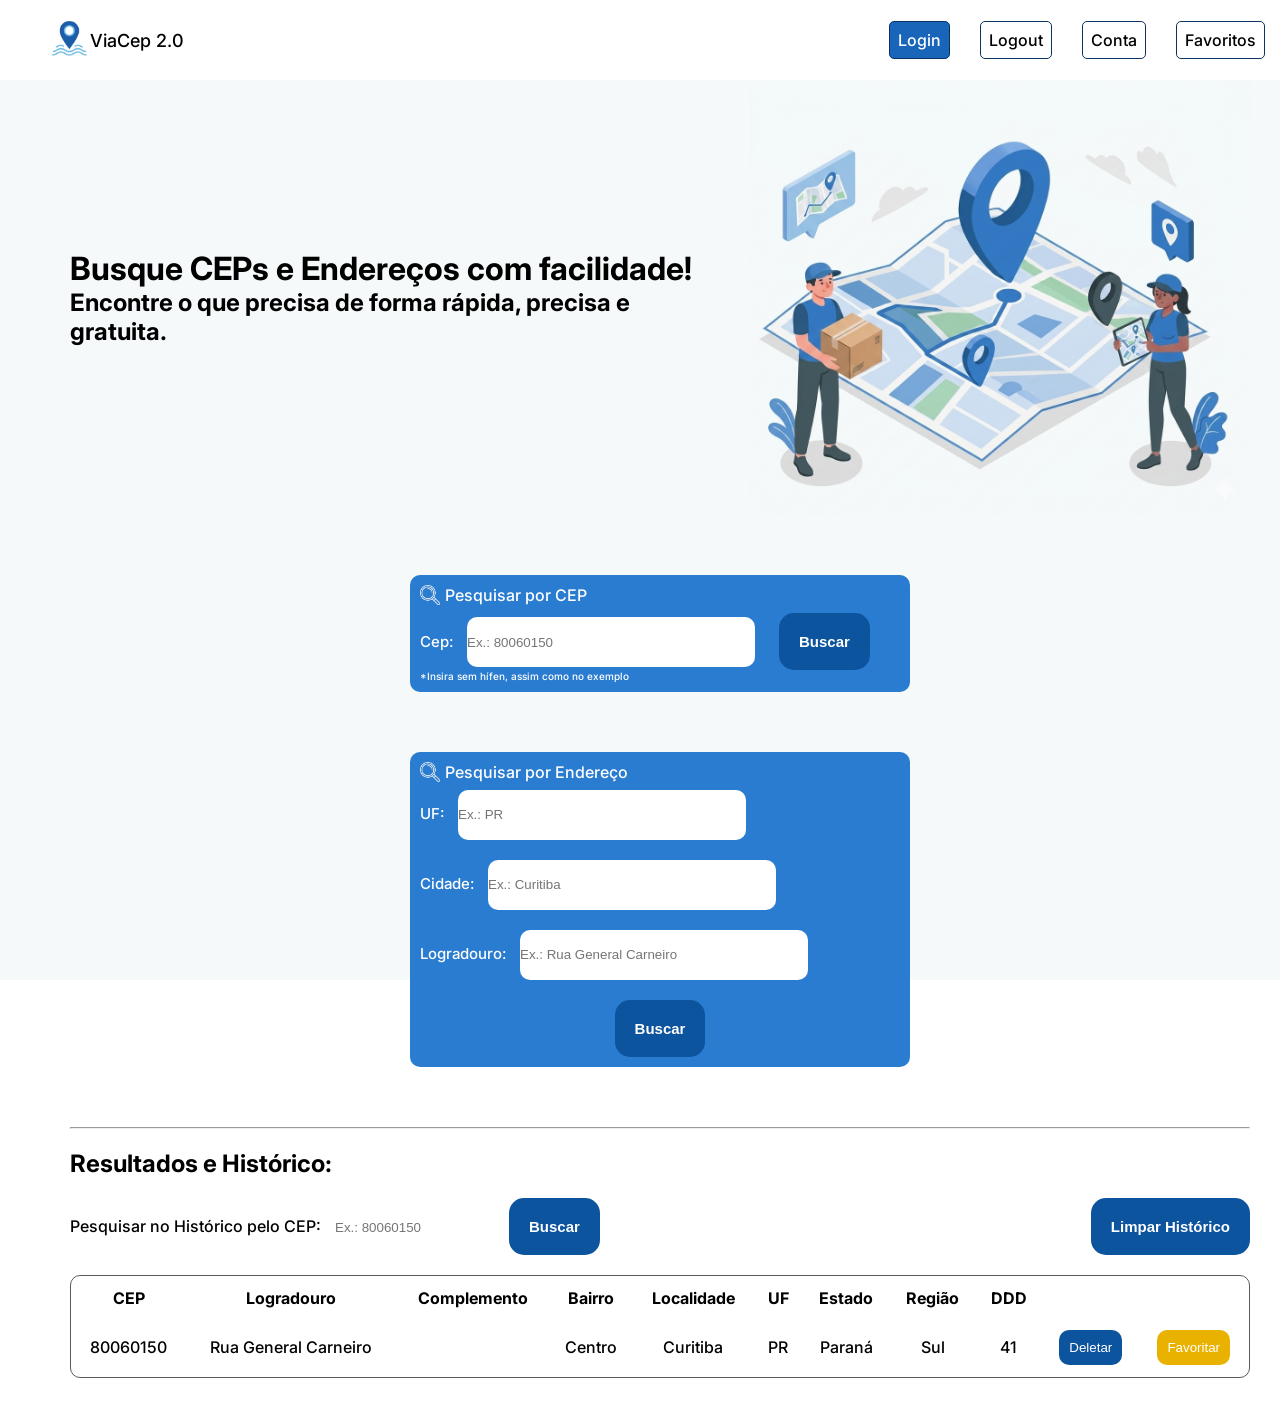
==== src/frontend/Index.html @ a319d477 "Transformação do backend para o padrão Spring (Refatoração de código e criação de endpoits)" ====
<!DOCTYPE html>
<html lang="pt-BR">

<head>
    <meta charset="UTF-8">
    <link rel="stylesheet" href="layout.css">
    <meta name="viewport" content="width=device-width, initial-scale=1.0">
    <link rel="icon" type="image/png" href="Imagens/icon.jpg">
    <title>Página Inicial</title>
</head>

<body>
    <nav>
        <ul class="flexnav">
            <li class="titulonav">
                <img src="Imagens/icon.jpg" alt="Icone Azul" width="40px" height="45px">
                <a href="Index.html">ViaCep 2.0</a>
            </li>


            <li class="anav login">
                <a href="Index.html">Login</a>
            </li>
            <li class="anav">
                <a href="Index.html">Logout</a>
            </li>

            <li class="anav">
                <a href="Index.html">Conta</a>
            </li>

            <li class="anav">
                <a href="Index.html">Favoritos</a>
            </li>

        </ul>
    </nav>
    <main>
        <div class="flexmain">
            <div class="textomain">
                <h1>Busque CEPs e Endereços com facilidade!</h1>
                <h2>Encontre o que precisa de forma rápida, precisa e gratuita.</h2>
            </div>
            <img class="imagemres" src="Imagens/imagemprincipal.png">
        </div>

        <br>
        <br>
        <br>
        <div class="centralizar">
            <div class="caixaazul">
                <form>
                    <div class=labelalinhado>
                        <img src="Imagens/lupa.png" alt="Lupa" width="20px">
                        <p>Pesquisar por CEP</p>
                    </div>
                    <label class="labels" for="Cep">Cep: </label>
                    <input class="input" type="text" id="Cep" name="Cep" placeholder="Ex.: 80060150">
                    <button class="buscar" type="submit">Buscar</button>
                    <p class="aviso">*Insira sem hífen, assim como no exemplo</p>
                </form>
            </div>
            <br>
            <br>
            <br>

            <div class="caixaazul">
                <form>
                    <div class=labelalinhado>
                        <img src="Imagens/lupa.png" alt="Lupa" width="20px">
                        <p>Pesquisar por Endereço</p>
                    </div>
                    <label class="labels" for="UF"> UF: </label>
                    <input class="input" type="text" id="UF" name="UF" placeholder="Ex.: PR">
                    <br>
                    <br>
                    <label class="labels" for="Cidade"> Cidade: </label>
                    <input class="input" type="text" id="Cidade" name="Cidade" placeholder="Ex.: Curitiba">
                    <br>
                    <br>
                    <label class="labels" for="Logradouro"> Logradouro: </label>
                    <input class="input" type="text" id="Logradouro" name="Logradouro"
                        placeholder="Ex.: Rua General Carneiro">
                    <br>
                    <br>
                    <button class="buscar2 buscar" type="submit">Buscar</button>
                </form>
            </div>
        </div>
        <br>
        <br>
        <br>
        <hr>
        <br>
        <h2>Resultados e Histórico:</h2>
        <br>
        <div class="flexhistorico">
            <div>
                <label for="Cidade"> Pesquisar no Histórico pelo CEP:</label>
                <input class="input2 input" type="text" id="Historico" name="historico" placeholder="Ex.: 80060150">
                <button class="buscar" type="submit">Buscar</button>
            </div>
            <button class="buscar"> Limpar Histórico </button>
        </div>
        

        <br>
        <table class="tabelaresultado">
            <thead>
                <tr>
                    <th>CEP</th>
                    <th>Logradouro</th>
                    <th>Complemento</th>
                    <th>Bairro</th>
                    <th>Localidade</th>
                    <th>UF</th>
                    <th>Estado</th>
                    <th>Região</th>
                    <th>DDD</th>
                    <th></th>
                    <th></th>
                </tr>
            </thead>
            <tbody>
                <tr>
                    <td>80060150</td>
                    <td>Rua General Carneiro</td>
                    <td></td>
                    <td>Centro</td>
                    <td>Curitiba</td>
                    <td>PR</td>
                    <td>Paraná</td>
                    <td>Sul</td>
                    <td>41</td>
                    <td>
                        <button class="botao"> Deletar </button>
                    </td>
                    <td>
                        <button class="dourado botao"> Favoritar </button>
                    </td>
                </tr>
        </table>

        <br>
        <br>


    </main>
</body>



</html>
---- src/frontend/layout.css ----
@import url('https://fonts.googleapis.com/css2?family=Inter:ital,opsz,wght@0,14..32,100..900;1,14..32,100..900&display=swap');


* {
    margin: 0;
    padding: 0;
    box-sizing: border-box;
}

nav {
    background-color: #ffffff;
    width: 100%;
    height: 80px;
}

body {
    font-family: "Inter", sans-serif;
    font-optical-sizing: auto;
    font-weight: 500;
    font-style: normal;
    margin: 0;
    overflow-x: hidden;
}

.flexnav {
    padding: 0;
    height: 100%;
    margin: 0;
    list-style: none;
    display: flex;
    flex-direction: row;
    align-items: center;
    justify-content: end;
    gap: 30px;
    padding-right: 15px;
    padding-left: 40px;
}

.titulonav {
    font-size: large;
    width: 20%;
    display: flex;
    align-items: center;
    margin-right: auto;
    margin-left: 10px;
}

a {
    text-decoration: none;
    color: inherit;
}

.anav {
    border: 1px solid #0d3461;
    ;
    padding: 8px;
    border-radius: 5px;
}

.login {
    color: white;
    background-color: #1965ba;
}

main {
    background-color: #f5f9fa;
    width: 100%;
    height: 100vh;
    padding-top: 1px;
    padding-left: 70px;
    padding-right: 30px;
}

.flexmain {
    display: flex;
    flex-direction: row;
    justify-content: space-between;
    align-items: center;
    gap: 20px;
    width: 100%;
    max-width: 1200px;
    margin: 0 auto;
}

.textomain {
    flex: 1;
    min-width: 250px;
}

.imagemres {
    flex: 1;
    max-width: 500px;
    width: 100%;
    height: auto;
}

.caixaazul {
    width: 500px;
    background-color: #2a7cd0;
    height: fit-content;
    border-radius: 10px;
    padding: 10px;
}

.labelalinhado {
    display: flex;
    gap: 5px;
    margin-bottom: 8px;
    color: white;
}

.input {
    width: 60%;
    height: 50px;
    border-radius: 10px;
    border: none;
}

.input2 {
    width: 150px;
    margin-left: 10px;
}

.buscar {
    background-color: #0d549e;
    border: none;
    color: white;
    font-weight: bold;
    margin-left: 20px;
    padding: 20px;
    border-radius: 15px;
    font-size: 15px;
}

.buscar2 {
    display: block;
    margin: auto;
}

.aviso {
    color: white;
    font-size: 10px;
}

.tabelaresultado {
    width: 100%;
    height: fit-content;
    border: 1px solid rgb(90, 90, 90);
    border-radius: 10px;
    text-align: center;
}

.botao {
    border: none;
    padding: 10px;
    border-radius: 10px;
    color: white;
    background-color: #0d549e;
}

.dourado {
    background-color: rgb(233, 178, 0);
}

th,
td {
    padding: 10px;
}

.labels {
    color: white;
    font-size: 15px;
    margin-right: 10px;
}

.centralizar {
    display: flex;
    flex-direction: column;
    align-items: center;
}

.flexhistorico
{
    display:flex;
    flex-direction: row;
    justify-content: space-between;
}
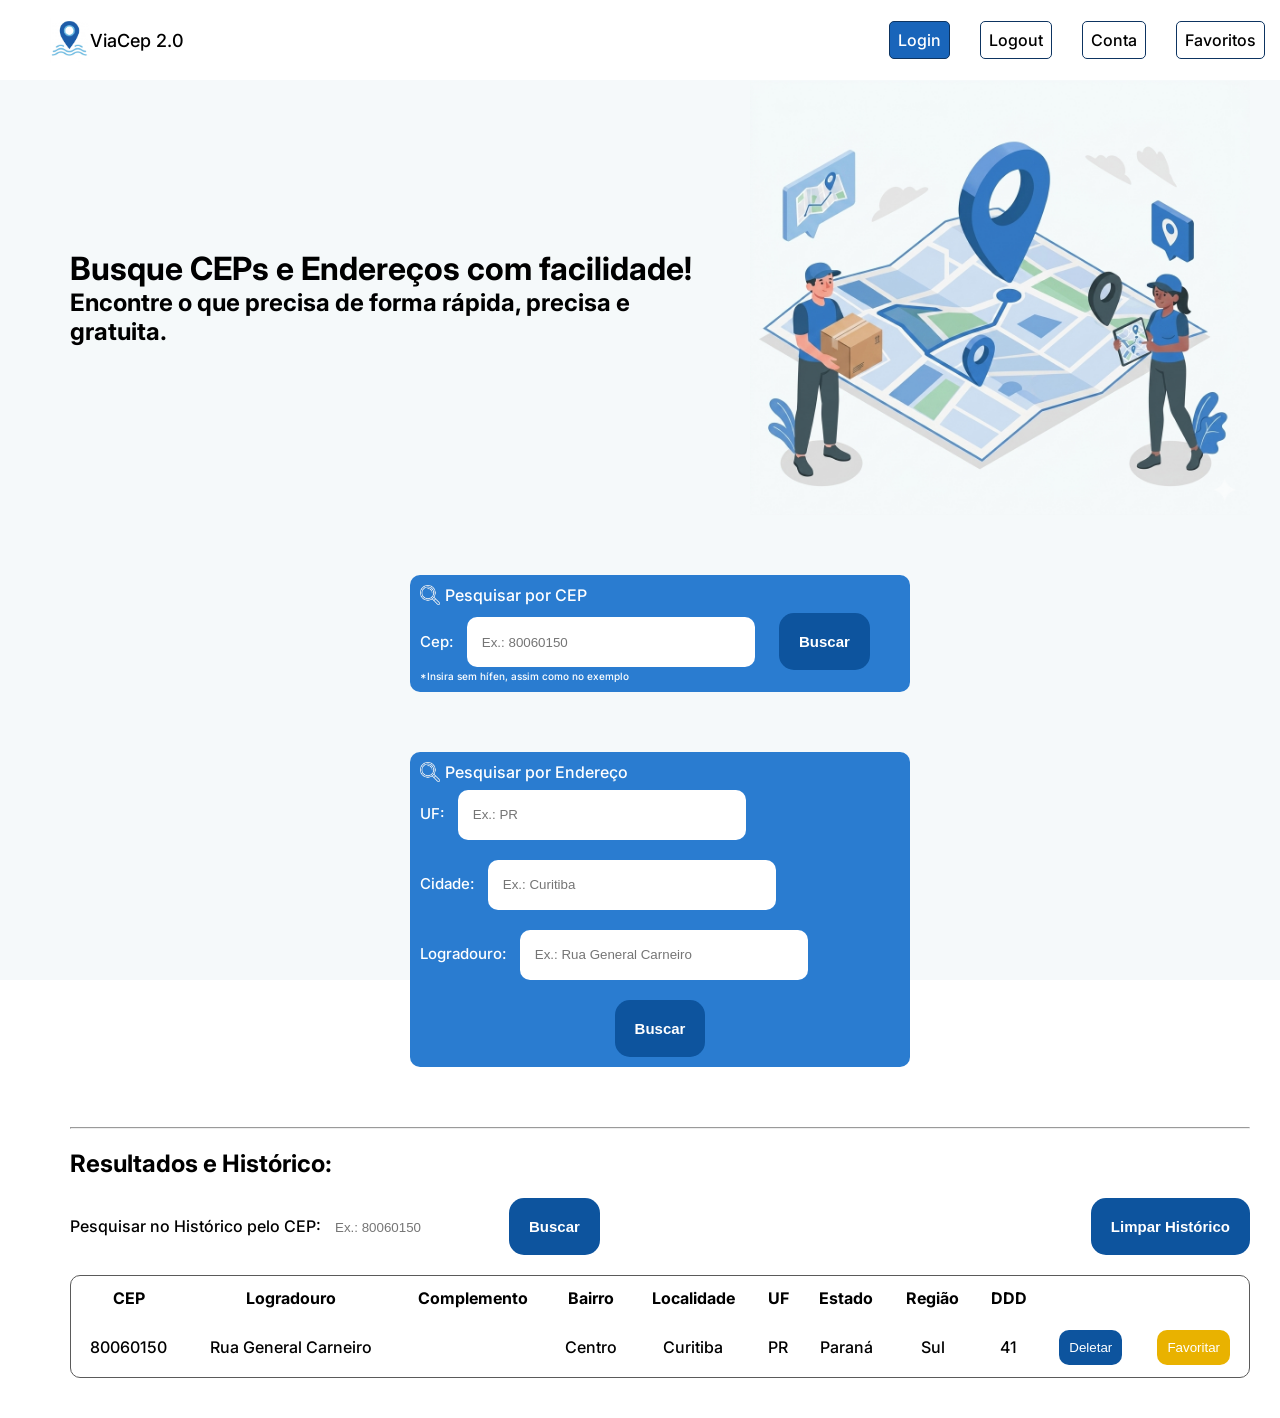
==== commit c8b3277f: "Minhas alterações locais antes do pull" ====
--- a/src/frontend/Index.html
+++ b/src/frontend/Index.html
@@ -17,22 +17,20 @@
                 <a href="Index.html">ViaCep 2.0</a>
             </li>
 
-
             <li class="anav login">
-                <a href="Index.html">Login</a>
+                <a href="Login.html">Login</a>
             </li>
             <li class="anav">
                 <a href="Index.html">Logout</a>
             </li>
 
             <li class="anav">
-                <a href="Index.html">Conta</a>
+                <a href="Conta.html">Conta</a>
             </li>
 
             <li class="anav">
-                <a href="Index.html">Favoritos</a>
+                <a href="Favorito.html">Favoritos</a>
             </li>
-
         </ul>
     </nav>
     <main>
@@ -44,63 +42,53 @@
             <img class="imagemres" src="Imagens/imagemprincipal.png">
         </div>
 
-        <br>
-        <br>
-        <br>
+        <br><br><br>
         <div class="centralizar">
             <div class="caixaazul">
-                <form>
-                    <div class=labelalinhado>
+                <form id="formCep">
+                    <div class="labelalinhado">
                         <img src="Imagens/lupa.png" alt="Lupa" width="20px">
                         <p>Pesquisar por CEP</p>
                     </div>
                     <label class="labels" for="Cep">Cep: </label>
-                    <input class="input" type="text" id="Cep" name="Cep" placeholder="Ex.: 80060150">
+                    <input class="input" type="text" id="Cep" name="Cep" placeholder="    Ex.: 80060150">
                     <button class="buscar" type="submit">Buscar</button>
                     <p class="aviso">*Insira sem hífen, assim como no exemplo</p>
                 </form>
             </div>
-            <br>
-            <br>
-            <br>
+            <br><br><br>
 
             <div class="caixaazul">
-                <form>
-                    <div class=labelalinhado>
+                <form id="formEndereco">
+                    <div class="labelalinhado">
                         <img src="Imagens/lupa.png" alt="Lupa" width="20px">
                         <p>Pesquisar por Endereço</p>
                     </div>
                     <label class="labels" for="UF"> UF: </label>
-                    <input class="input" type="text" id="UF" name="UF" placeholder="Ex.: PR">
-                    <br>
-                    <br>
+                    <input class="input" type="text" id="UF" name="UF" placeholder="    Ex.: PR">
+                    <br><br>
                     <label class="labels" for="Cidade"> Cidade: </label>
-                    <input class="input" type="text" id="Cidade" name="Cidade" placeholder="Ex.: Curitiba">
-                    <br>
-                    <br>
+                    <input class="input" type="text" id="Cidade" name="Cidade" placeholder="    Ex.: Curitiba">
+                    <br><br>
                     <label class="labels" for="Logradouro"> Logradouro: </label>
-                    <input class="input" type="text" id="Logradouro" name="Logradouro"
-                        placeholder="Ex.: Rua General Carneiro">
-                    <br>
-                    <br>
+                    <input class="input" type="text" id="Logradouro" name="Logradouro" placeholder="    Ex.: Rua General Carneiro">
+                    <br><br>
                     <button class="buscar2 buscar" type="submit">Buscar</button>
                 </form>
             </div>
         </div>
-        <br>
-        <br>
-        <br>
+        <br><br><br>
         <hr>
         <br>
         <h2>Resultados e Histórico:</h2>
         <br>
         <div class="flexhistorico">
             <div>
-                <label for="Cidade"> Pesquisar no Histórico pelo CEP:</label>
-                <input class="input2 input" type="text" id="Historico" name="historico" placeholder="Ex.: 80060150">
-                <button class="buscar" type="submit">Buscar</button>
+                <label for="HistoricoInput"> Pesquisar no Histórico pelo CEP:</label>
+                <input class="input2 input" type="text" id="HistoricoInput" name="historico" placeholder="Ex.: 80060150">
+                <button class="buscar" id="btnBuscarHistorico" type="button">Buscar</button>
             </div>
-            <button class="buscar"> Limpar Histórico </button>
+            <button class="buscar" id="btnLimparHistorico" type="button"> Limpar Histórico </button>
         </div>
         
 
@@ -121,7 +109,7 @@
                     <th></th>
                 </tr>
             </thead>
-            <tbody>
+            <tbody id="corpoTabela">
                 <tr>
                     <td>80060150</td>
                     <td>Rua General Carneiro</td>
@@ -139,15 +127,11 @@
                         <button class="dourado botao"> Favoritar </button>
                     </td>
                 </tr>
-        </table>
+            </tbody> </table>
 
-        <br>
-        <br>
-
-
+        <br><br>
     </main>
+<script src="index.js"></script>
 </body>
 
-
-
 </html>
--- a/src/frontend/layout.css
+++ b/src/frontend/layout.css
@@ -179,9 +179,62 @@
     align-items: center;
 }
 
-.flexhistorico
-{
-    display:flex;
+.flexhistorico {
+    display: flex;
     flex-direction: row;
     justify-content: space-between;
-}+}
+
+.caixaazul2 {
+    margin-top: 20px;
+    display: flex;
+    justify-content: center;
+    text-align: center;
+}
+
+.labelalinhadologin
+{
+    gap: 5px;
+    margin-bottom: 8px;
+    color: white;
+}
+
+.input3
+{
+    width: 300px;
+}
+
+.linkcadastro
+{
+    color: #003282;
+}
+
+.informacoesconta
+{
+    display: flex;
+}
+
+.caixaazul3
+{
+    flex-direction: column;
+    align-items: center;
+}
+
+.linha
+{
+    width: 80%;
+    border: solid 1px #0d549e
+}
+
+.vermelho
+{
+    background-color: rgb(179, 0, 0);
+}
+
+
+.tabela2
+{
+    margin-top: 50px;
+    background-color: #003282;
+    color: #f5f9fa;
+}
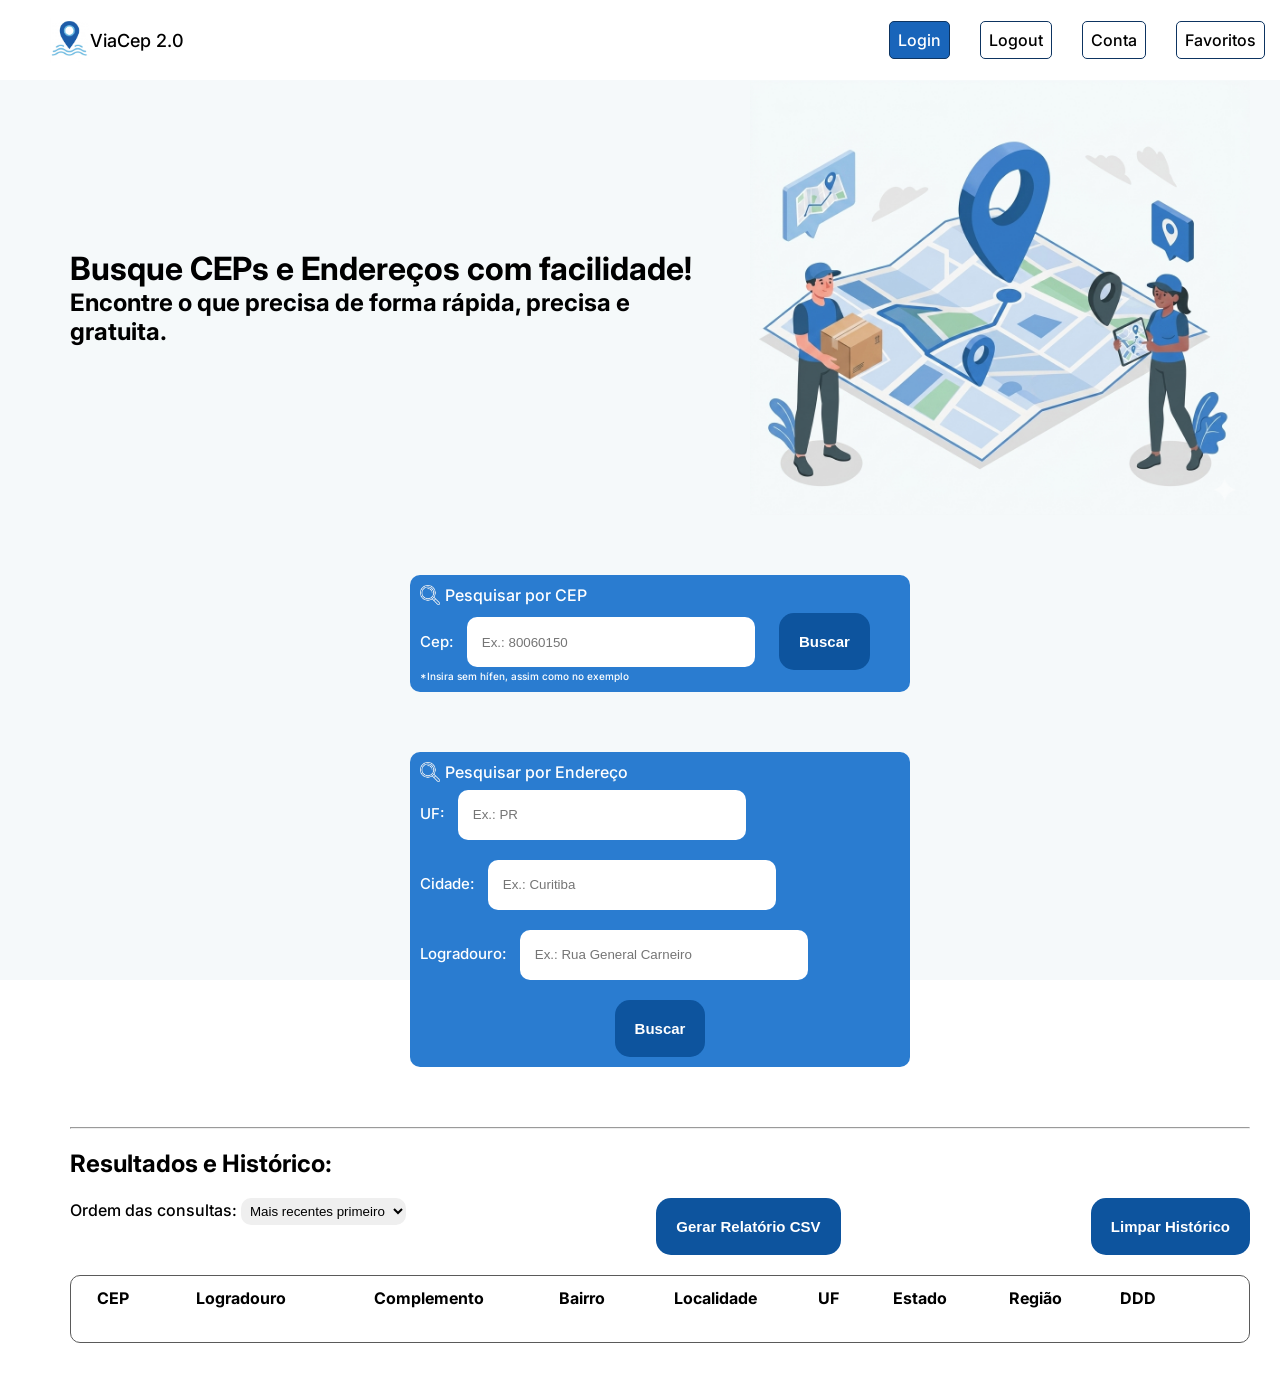
==== commit 656fc478: "Mudanças Duda e Real" ====
--- a/src/frontend/Index.html
+++ b/src/frontend/Index.html
@@ -21,7 +21,7 @@
                 <a href="Login.html">Login</a>
             </li>
             <li class="anav">
-                <a href="Index.html">Logout</a>
+                <a href="Index.html" id="logout">Logout</a>
             </li>
 
             <li class="anav">
@@ -71,7 +71,8 @@
                     <input class="input" type="text" id="Cidade" name="Cidade" placeholder="    Ex.: Curitiba">
                     <br><br>
                     <label class="labels" for="Logradouro"> Logradouro: </label>
-                    <input class="input" type="text" id="Logradouro" name="Logradouro" placeholder="    Ex.: Rua General Carneiro">
+                    <input class="input" type="text" id="Logradouro" name="Logradouro"
+                        placeholder="    Ex.: Rua General Carneiro">
                     <br><br>
                     <button class="buscar2 buscar" type="submit">Buscar</button>
                 </form>
@@ -84,13 +85,16 @@
         <br>
         <div class="flexhistorico">
             <div>
-                <label for="HistoricoInput"> Pesquisar no Histórico pelo CEP:</label>
-                <input class="input2 input" type="text" id="HistoricoInput" name="historico" placeholder="Ex.: 80060150">
-                <button class="buscar" id="btnBuscarHistorico" type="button">Buscar</button>
+                <label for="ordenacaoHistorico">Ordem das consultas:</label>
+                <select id="ordenacaoHistorico" class="input" style="padding: 5px; height: auto; width: auto;">
+                    <option value="recente">Mais recentes primeiro</option>
+                    <option value="antigo">Mais antigos primeiro</option>
+                </select>
             </div>
+            <button class="buscar" id="btnGerarRelatorio" type="button"> Gerar Relatório CSV </button>
             <button class="buscar" id="btnLimparHistorico" type="button"> Limpar Histórico </button>
         </div>
-        
+
 
         <br>
         <table class="tabelaresultado">
@@ -111,27 +115,28 @@
             </thead>
             <tbody id="corpoTabela">
                 <tr>
-                    <td>80060150</td>
-                    <td>Rua General Carneiro</td>
                     <td></td>
-                    <td>Centro</td>
-                    <td>Curitiba</td>
-                    <td>PR</td>
-                    <td>Paraná</td>
-                    <td>Sul</td>
-                    <td>41</td>
+                    <td></td>
+                    <td></td>
+                    <td></td>
+                    <td></td>
+                    <td></td>
+                    <td></td>
+                    <td></td>
+                    <td></td>
                     <td>
-                        <button class="botao"> Deletar </button>
+
                     </td>
                     <td>
-                        <button class="dourado botao"> Favoritar </button>
+
                     </td>
                 </tr>
-            </tbody> </table>
+            </tbody>
+        </table>
 
         <br><br>
     </main>
-<script src="index.js"></script>
+    <script src="index.js"></script>
 </body>
 
 </html>
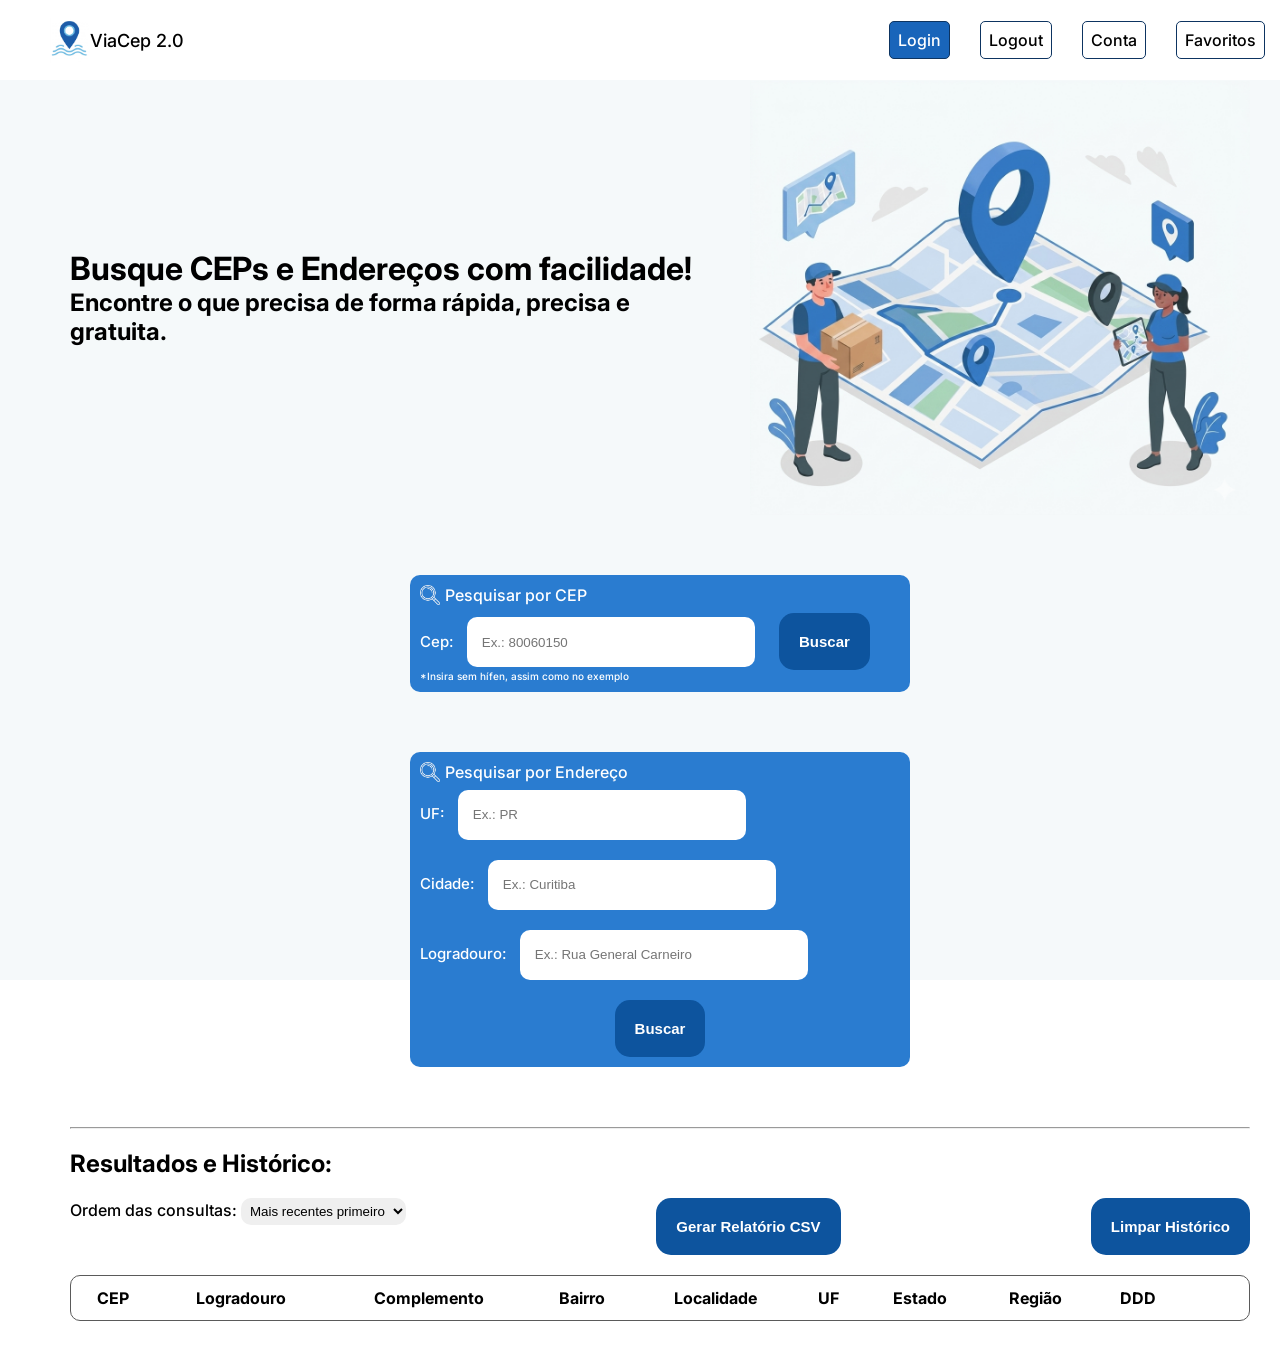
==== commit 16f7cdbf: "Favoritos e Conta" ====
--- a/src/frontend/Index.html
+++ b/src/frontend/Index.html
@@ -114,29 +114,12 @@
                 </tr>
             </thead>
             <tbody id="corpoTabela">
-                <tr>
-                    <td></td>
-                    <td></td>
-                    <td></td>
-                    <td></td>
-                    <td></td>
-                    <td></td>
-                    <td></td>
-                    <td></td>
-                    <td></td>
-                    <td>
-
-                    </td>
-                    <td>
-
-                    </td>
-                </tr>
             </tbody>
         </table>
 
         <br><br>
     </main>
-    <script src="index.js"></script>
+    <script type="module" src="index.js"></script>
 </body>
 
 </html>
